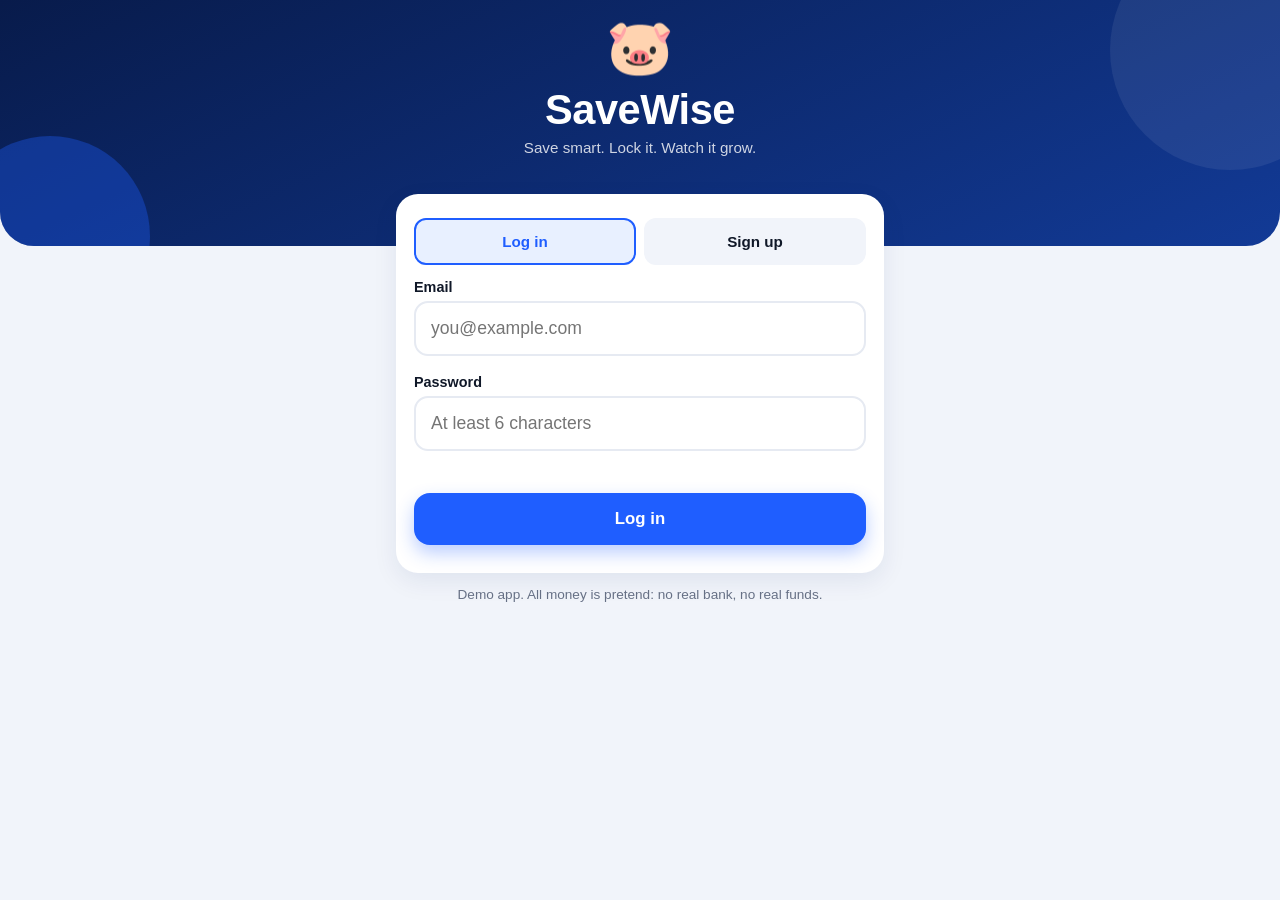
==== dashboard.html @ 2d2d91b0 "Add initial dashboard HTML structure" ====
<!DOCTYPE html>
<html lang="en">
<head>
<meta charset="UTF-8">
<meta name="viewport" content="width=device-width, initial-scale=1, viewport-fit=cover">
<meta name="theme-color" content="#081b4b">
<title>SaveWise - Home</title>
<link rel="icon" href="data:image/svg+xml,<svg xmlns='http://www.w3.org/2000/svg' viewBox='0 0 100 100'><text y='.9em' font-size='90'>🐷</text></svg>">
<link rel="stylesheet" href="style.css">
</head>
<body data-page="dashboard">
<header class="hero">
  <div class="wrap">
    <div class="topbar">
      <div class="brand">🐷 SaveWise</div>
      <div class="topright"><span id="hello" class="hello"></span><button class="icon-btn" id="logoutBtn">Log out</button></div>
    </div>
    <p class="hero-label">Total Balance</p>
    <h1 class="hero-amount" id="totalBalance">$0.00</h1>
    <div class="hero-chips">
      <div class="chip"><span>Interest earned</span><b id="totalInterest">$0.00</b></div>
      <div class="chip"><span>Ready to claim</span><b id="pendingInterest">$0.00</b></div>
    </div>
    <div class="hero-actions">
      <a class="btn btn-light" href="wallet.html">＋ Add money</a>
      <button class="btn btn-glass" id="claimBtn">✨ Claim Interest</button>
    </div>
  </div>
</header>
<main class="container">
  <section class="card">
    <h2>My wallets</h2>
    <div id="wallets"></div>
  </section>
  <section class="card">
    <h2>Progress</h2>
    <div id="progress"></div>
  </section>
  <section class="card">
    <div class="card-head"><h2>Recent transactions</h2><a href="wallet.html#history">See all</a></div>
    <div id="recentTx"></div>
  </section>
</main>
<nav id="nav" class="nav"></nav>
<script src="config.js"></script>
<script src="app.js"></script>
</body>
</html>
---- style.css ----
:root{
  --navy:#081b4b;--navy2:#123a96;--blue:#1f5eff;--sky:#e8f0ff;--bg:#f1f4fa;
  --text:#101828;--muted:#667085;--line:#e6eaf2;--green:#12b76a;--red:#f04438;--amber:#f79009;
}
*{box-sizing:border-box;margin:0;padding:0;-webkit-tap-highlight-color:transparent}
body{font-family:-apple-system,BlinkMacSystemFont,"Segoe UI",Roboto,Helvetica,Arial,sans-serif;background:var(--bg);color:var(--text);min-height:100vh;padding-bottom:calc(92px + env(safe-area-inset-bottom))}
a{color:var(--blue);text-decoration:none}
button{font-family:inherit;cursor:pointer;border:0}
h1,h2,h3{line-height:1.2}
h2{font-size:1.1rem}
small{font-size:.8rem;color:var(--muted)}
.small{font-size:.85rem}
.center{text-align:center}
.muted{color:var(--muted)}

/* HERO */
.hero{background:linear-gradient(155deg,var(--navy) 0%,var(--navy2) 100%);color:#fff;padding:calc(16px + env(safe-area-inset-top)) 20px 78px;border-radius:0 0 34px 34px;position:relative;overflow:hidden}
.hero::before{content:"";position:absolute;right:-70px;top:-70px;width:240px;height:240px;border-radius:50%;background:rgba(255,255,255,.07)}
.hero::after{content:"";position:absolute;left:-50px;bottom:-90px;width:200px;height:200px;border-radius:50%;background:rgba(31,94,255,.35)}
.wrap{max-width:520px;margin:0 auto;position:relative;z-index:1}
.topbar{display:flex;justify-content:space-between;align-items:center;margin-bottom:22px}
.brand{font-weight:800;font-size:1.15rem}
.topright{display:flex;align-items:center;gap:10px}
.hello{font-size:.9rem;opacity:.9}
.icon-btn{background:rgba(255,255,255,.14);color:#fff;padding:8px 12px;border-radius:12px;font-size:.85rem;font-weight:600}
.hero-label{opacity:.8;font-size:.95rem}
.hero-amount{font-size:2.6rem;font-weight:800;margin:6px 0 4px;letter-spacing:-.5px}
.hero-sub{opacity:.8;font-size:.95rem}
.hero-chips{display:flex;gap:10px;margin:14px 0 4px}
.chip{flex:1;background:rgba(255,255,255,.12);border-radius:16px;padding:12px 14px}
.chip span{display:block;font-size:.78rem;opacity:.8}
.chip b{font-size:1.15rem}
.hero-actions{display:grid;grid-template-columns:1fr 1fr;gap:10px;margin-top:16px}
.hero-actions.one{grid-template-columns:1fr}
.hero-auth{text-align:center;padding-bottom:90px}
.logo{font-size:3.4rem}

/* LAYOUT */
.container{max-width:520px;margin:-52px auto 0;padding:0 16px;position:relative;z-index:2}
.card{background:#fff;border-radius:22px;padding:18px;margin-bottom:14px;box-shadow:0 8px 24px rgba(16,40,100,.08)}
.card-head{display:flex;justify-content:space-between;align-items:center;margin-bottom:12px;gap:10px}
.card h2{margin-bottom:12px}
.card-head h2{margin-bottom:0}
.big{font-size:2rem;font-weight:800;margin:4px 0 14px}
.empty{text-align:center;color:var(--muted);padding:14px 6px}
.empty .btn{margin-top:12px}

/* BUTTONS */
.btn{display:block;width:100%;padding:16px;border-radius:16px;font-size:1.05rem;font-weight:700;text-align:center}
.btn-primary{background:var(--blue);color:#fff;box-shadow:0 8px 18px rgba(31,94,255,.3)}
.btn-light{background:#fff;color:var(--navy)}
.btn-glass{background:rgba(255,255,255,.14);color:#fff;border:1px solid rgba(255,255,255,.28)}
.btn-ghost{background:var(--sky);color:var(--blue)}
.btn-danger{background:var(--red);color:#fff}
.btn-soft-red{background:#fee4e2;color:var(--red)}
.btn-text{background:none;color:var(--muted);margin-top:4px}
.btn-sm{display:inline-block;width:auto;padding:11px 16px;font-size:.92rem;border-radius:12px}
.btn:disabled{opacity:.55}

/* FORMS */
.lbl{display:block;font-weight:600;font-size:.9rem;margin-top:4px}
.input{width:100%;padding:15px;border:2px solid var(--line);border-radius:14px;font-size:1.1rem;margin:6px 0 14px;background:#fff;color:var(--text);font-family:inherit}
.input:focus{outline:none;border-color:var(--blue)}
.form-err{color:var(--red);font-size:.9rem;min-height:20px;margin-bottom:8px;font-weight:600}
.seg{display:flex;gap:8px;margin:6px 0 14px}
.seg button{flex:1;padding:13px 6px;border-radius:12px;background:var(--bg);color:var(--text);font-weight:700;border:2px solid transparent;font-size:.95rem}
.seg button.on{background:var(--sky);border-color:var(--blue);color:var(--blue)}

/* WALLET TILES */
.wtile{display:flex;align-items:center;gap:12px;padding:16px;border-radius:18px;color:#fff;margin-bottom:10px}
.wtile:last-child{margin-bottom:0}
.t-flex{background:linear-gradient(135deg,#1f5eff,#4a8bff)}
.t-lock{background:linear-gradient(135deg,#081b4b,#3b2f9e)}
.t-goal{background:linear-gradient(135deg,#0fa57a,#22d3a5)}
.wt-ic{font-size:1.7rem;background:rgba(255,255,255,.18);width:46px;height:46px;border-radius:14px;display:flex;align-items:center;justify-content:center}
.wt-mid{flex:1}
.wt-mid b{display:block;font-size:1.02rem}
.wt-mid small{color:rgba(255,255,255,.8)}
.wt-amt{font-size:1.25rem;font-weight:800}

/* PROGRESS */
.progress{height:10px;background:var(--sky);border-radius:99px;overflow:hidden}
.bar{height:100%;border-radius:99px;background:linear-gradient(90deg,#3b82ff,#22d3a5);transition:width .6s}
.prow{margin-bottom:16px}
.prow:last-child{margin-bottom:0}
.prow-top{display:flex;justify-content:space-between;margin-bottom:7px;font-size:.95rem}
.prow-top span{color:var(--blue);font-weight:700}

/* TRANSACTIONS */
.tx{display:flex;align-items:center;gap:12px;padding:12px 0;border-bottom:1px solid var(--line)}
.tx:last-child{border-bottom:0}
.tx-ic{width:42px;height:42px;border-radius:14px;display:flex;align-items:center;justify-content:center;font-size:1.2rem;flex-shrink:0}
.tx-ic.pos{background:#d1fadf}.tx-ic.neg{background:#fee4e2}.tx-ic.neu{background:var(--sky)}
.tx-mid{flex:1;min-width:0}
.tx-mid b{display:block;font-size:.97rem}
.tx-mid small{display:block;white-space:nowrap;overflow:hidden;text-overflow:ellipsis}
.tx-amt{font-weight:800;font-size:1rem;white-space:nowrap}
.tx-amt.pos{color:var(--green)}.tx-amt.neg{color:var(--red)}.tx-amt.neu{color:var(--navy)}

/* BADGES, RULES, GOALS, LOCKS */
.badge{display:inline-block;background:var(--sky);color:var(--blue);padding:5px 10px;border-radius:99px;font-size:.78rem;font-weight:700}
.badge.done{background:#d1fadf;color:#067647}
.rule{display:flex;justify-content:space-between;align-items:center;gap:10px;padding:12px 0;border-bottom:1px solid var(--line)}
.rule:last-child{border-bottom:0}
.rule b{font-size:1.1rem;margin-right:6px}
.rule small{display:block;margin-top:3px}
.goal-top,.lock-top{display:flex;justify-content:space-between;align-items:flex-start;gap:10px;margin-bottom:14px}
.goal-top h3,.lock-top h3{font-size:1.2rem}
.pct{font-size:1.5rem;font-weight:800;color:var(--blue)}
.goal-meta{display:flex;justify-content:space-between;margin:10px 0 14px;font-size:.92rem;color:var(--muted)}
.goal-meta b{color:var(--text)}
.goal-actions{display:flex;gap:10px}
.goal-actions .btn-primary{flex:1}
.countdown{font-size:1.5rem;font-weight:800;color:var(--navy);letter-spacing:.3px;margin:2px 0 12px;font-variant-numeric:tabular-nums}
.calc-out{background:var(--sky);border-radius:16px;padding:14px;display:flex;justify-content:space-between;gap:10px}
.calc-out div{flex:1}
.calc-out span{display:block;font-size:.8rem;color:var(--muted)}
.calc-out b{font-size:1.3rem;color:var(--navy)}
.calc-out .g{color:var(--green)}

/* BOTTOM NAV */
.nav{position:fixed;left:0;right:0;bottom:0;background:#fff;border-top:1px solid var(--line);display:flex;justify-content:space-around;padding:8px 6px calc(8px + env(safe-area-inset-bottom));z-index:20;box-shadow:0 -6px 20px rgba(16,40,100,.06)}
.nav a{flex:1;max-width:120px;text-align:center;font-size:.72rem;font-weight:700;color:var(--muted);padding:6px 0;border-radius:12px}
.nav a span{display:block;font-size:1.4rem;margin-bottom:2px}
.nav a.on{color:var(--blue);background:var(--sky)}

/* SHEET (bottom popup) */
.sheet{position:fixed;inset:0;background:rgba(8,27,75,.55);display:none;align-items:flex-end;z-index:50}
.sheet.show{display:flex}
.sheet-box{background:#fff;width:100%;max-width:520px;margin:0 auto;border-radius:26px 26px 0 0;padding:14px 20px calc(20px + env(safe-area-inset-bottom));animation:up .25s ease;max-height:92vh;overflow:auto}
.sheet-handle{width:44px;height:5px;background:var(--line);border-radius:9px;margin:0 auto 14px}
.sheet-box h3{font-size:1.3rem;margin-bottom:8px}
.sheet-note{margin-bottom:12px;font-size:.92rem;line-height:1.4}
@keyframes up{from{transform:translateY(60px);opacity:0}to{transform:none;opacity:1}}

/* TOAST + LOADER */
#toasts{position:fixed;top:calc(12px + env(safe-area-inset-top));left:12px;right:12px;z-index:100;display:flex;flex-direction:column;gap:8px;align-items:center;pointer-events:none}
.toast{background:var(--navy);color:#fff;padding:13px 18px;border-radius:14px;font-weight:600;font-size:.95rem;max-width:480px;box-shadow:0 10px 24px rgba(0,0,0,.25);transition:all .35s}
.toast.ok{background:#067647}.toast.err{background:#b42318}
.toast.out{opacity:0;transform:translateY(-10px)}
.loader{position:fixed;inset:0;background:rgba(241,244,250,.95);display:none;flex-direction:column;align-items:center;justify-content:center;gap:16px;z-index:90;padding:30px;text-align:center}
.loader.show{display:flex}
.loader p{color:var(--muted);max-width:280px;font-size:.92rem}
.spinner{width:46px;height:46px;border:5px solid var(--sky);border-top-color:var(--blue);border-radius:50%;animation:spin .8s linear infinite}
@keyframes spin{to{transform:rotate(360deg)}}
.err-card{text-align:center}
.err-card p{margin:8px 0 14px}
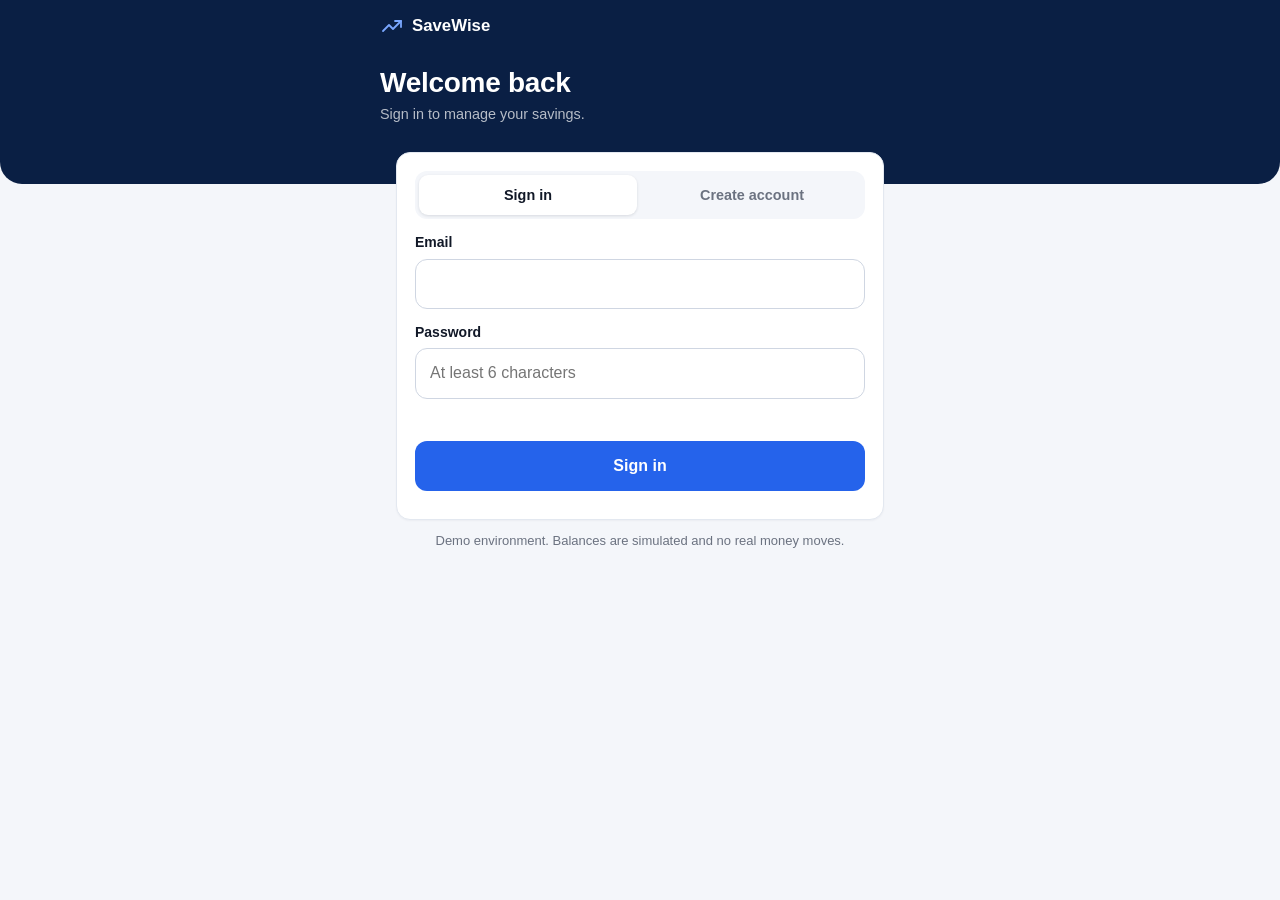
==== commit 11aef76c: "Refactor dashboard layout and update headings" ====
--- a/dashboard.html
+++ b/dashboard.html
@@ -3,33 +3,34 @@
 <head>
 <meta charset="UTF-8">
 <meta name="viewport" content="width=device-width, initial-scale=1, viewport-fit=cover">
-<meta name="theme-color" content="#081b4b">
-<title>SaveWise - Home</title>
-<link rel="icon" href="data:image/svg+xml,<svg xmlns='http://www.w3.org/2000/svg' viewBox='0 0 100 100'><text y='.9em' font-size='90'>🐷</text></svg>">
+<meta name="theme-color" content="#0a1f44">
+<title>Home · SaveWise</title>
+<link rel="icon" href="icon.svg" type="image/svg+xml">
 <link rel="stylesheet" href="style.css">
 </head>
 <body data-page="dashboard">
-<header class="hero">
+<header class="top">
   <div class="wrap">
-    <div class="topbar">
-      <div class="brand">🐷 SaveWise</div>
-      <div class="topright"><span id="hello" class="hello"></span><button class="icon-btn" id="logoutBtn">Log out</button></div>
+    <div class="hbar">
+      <div class="brand"><i data-ic="logo" data-s="24"></i><span>SaveWise</span></div>
+      <button class="ghost-btn" id="logoutBtn"><i data-ic="logout" data-s="18"></i><span>Sign out</span></button>
     </div>
-    <p class="hero-label">Total Balance</p>
-    <h1 class="hero-amount" id="totalBalance">$0.00</h1>
-    <div class="hero-chips">
-      <div class="chip"><span>Interest earned</span><b id="totalInterest">$0.00</b></div>
-      <div class="chip"><span>Ready to claim</span><b id="pendingInterest">$0.00</b></div>
+    <p class="eyebrow">Total balance</p>
+    <h1 class="amount" id="totalBalance">$0.00</h1>
+    <div class="stats">
+      <div class="stat"><span>Available</span><b id="stAvail">$0.00</b></div>
+      <div class="stat"><span>Locked</span><b id="stLocked">$0.00</b></div>
+      <div class="stat"><span>In goals</span><b id="stGoals">$0.00</b></div>
     </div>
-    <div class="hero-actions">
-      <a class="btn btn-light" href="wallet.html">＋ Add money</a>
-      <button class="btn btn-glass" id="claimBtn">✨ Claim Interest</button>
+    <div class="actions">
+      <a class="btn btn-light" href="wallet.html"><i data-ic="plus" data-s="18"></i>Deposit</a>
+      <a class="btn btn-outline" href="safelock.html"><i data-ic="lock" data-s="18"></i>Lock money</a>
     </div>
   </div>
 </header>
 <main class="container">
   <section class="card">
-    <h2>My wallets</h2>
+    <h2>Wallets</h2>
     <div id="wallets"></div>
   </section>
   <section class="card">
@@ -37,7 +38,7 @@
     <div id="progress"></div>
   </section>
   <section class="card">
-    <div class="card-head"><h2>Recent transactions</h2><a href="wallet.html#history">See all</a></div>
+    <div class="card-head"><h2>Recent activity</h2><a href="wallet.html#history">View all</a></div>
     <div id="recentTx"></div>
   </section>
 </main>
--- a/style.css
+++ b/style.css
@@ -1,147 +1,131 @@
 :root{
-  --navy:#081b4b;--navy2:#123a96;--blue:#1f5eff;--sky:#e8f0ff;--bg:#f1f4fa;
-  --text:#101828;--muted:#667085;--line:#e6eaf2;--green:#12b76a;--red:#f04438;--amber:#f79009;
+  --navy:#0a1f44;--blue:#2563eb;--blue-soft:#eaf1ff;--bg:#f4f6fa;--surface:#fff;
+  --line:#e3e8f0;--text:#111827;--muted:#6b7280;
+  --green:#15803d;--green-soft:#e6f4ea;--red:#b42318;--red-soft:#fdecea;--radius:14px;
 }
 *{box-sizing:border-box;margin:0;padding:0;-webkit-tap-highlight-color:transparent}
-body{font-family:-apple-system,BlinkMacSystemFont,"Segoe UI",Roboto,Helvetica,Arial,sans-serif;background:var(--bg);color:var(--text);min-height:100vh;padding-bottom:calc(92px + env(safe-area-inset-bottom))}
+html{-webkit-text-size-adjust:100%}
+body{font-family:-apple-system,BlinkMacSystemFont,"Segoe UI",Roboto,Helvetica,Arial,sans-serif;background:var(--bg);color:var(--text);min-height:100vh;padding-bottom:calc(84px + env(safe-area-inset-bottom));font-size:16px;line-height:1.4;font-variant-numeric:tabular-nums}
 a{color:var(--blue);text-decoration:none}
-button{font-family:inherit;cursor:pointer;border:0}
-h1,h2,h3{line-height:1.2}
-h2{font-size:1.1rem}
-small{font-size:.8rem;color:var(--muted)}
-.small{font-size:.85rem}
+button{font:inherit;cursor:pointer;border:0;background:none;color:inherit}
+[data-ic]{display:inline-flex}
+.ic{display:block;flex-shrink:0}
+h1,h2,h3{line-height:1.2;font-weight:700}
+h2{font-size:1rem;margin-bottom:12px}
+h3{font-size:1.05rem}
+small,.small{font-size:.8125rem;color:var(--muted)}
+.muted{color:var(--muted)}
 .center{text-align:center}
-.muted{color:var(--muted)}
 
-/* HERO */
-.hero{background:linear-gradient(155deg,var(--navy) 0%,var(--navy2) 100%);color:#fff;padding:calc(16px + env(safe-area-inset-top)) 20px 78px;border-radius:0 0 34px 34px;position:relative;overflow:hidden}
-.hero::before{content:"";position:absolute;right:-70px;top:-70px;width:240px;height:240px;border-radius:50%;background:rgba(255,255,255,.07)}
-.hero::after{content:"";position:absolute;left:-50px;bottom:-90px;width:200px;height:200px;border-radius:50%;background:rgba(31,94,255,.35)}
-.wrap{max-width:520px;margin:0 auto;position:relative;z-index:1}
-.topbar{display:flex;justify-content:space-between;align-items:center;margin-bottom:22px}
-.brand{font-weight:800;font-size:1.15rem}
-.topright{display:flex;align-items:center;gap:10px}
-.hello{font-size:.9rem;opacity:.9}
-.icon-btn{background:rgba(255,255,255,.14);color:#fff;padding:8px 12px;border-radius:12px;font-size:.85rem;font-weight:600}
-.hero-label{opacity:.8;font-size:.95rem}
-.hero-amount{font-size:2.6rem;font-weight:800;margin:6px 0 4px;letter-spacing:-.5px}
-.hero-sub{opacity:.8;font-size:.95rem}
-.hero-chips{display:flex;gap:10px;margin:14px 0 4px}
-.chip{flex:1;background:rgba(255,255,255,.12);border-radius:16px;padding:12px 14px}
-.chip span{display:block;font-size:.78rem;opacity:.8}
-.chip b{font-size:1.15rem}
-.hero-actions{display:grid;grid-template-columns:1fr 1fr;gap:10px;margin-top:16px}
-.hero-actions.one{grid-template-columns:1fr}
-.hero-auth{text-align:center;padding-bottom:90px}
-.logo{font-size:3.4rem}
+/* HEADER */
+.top{background:var(--navy);color:#fff;padding:calc(14px + env(safe-area-inset-top)) 20px 60px;border-radius:0 0 22px 22px}
+.wrap{max-width:520px;margin:0 auto}
+.hbar{display:flex;justify-content:space-between;align-items:center;margin-bottom:28px}
+.brand{display:flex;align-items:center;gap:8px;font-weight:700;font-size:1.05rem}
+.brand .ic{color:#7aa7ff}
+.ghost-btn{display:flex;align-items:center;gap:6px;color:rgba(255,255,255,.75);font-size:.875rem;padding:6px 0}
+.eyebrow{font-size:.875rem;color:rgba(255,255,255,.7);margin-bottom:4px}
+.amount{font-size:2.5rem;font-weight:700;letter-spacing:-.02em}
+.title{font-size:1.75rem;font-weight:700;letter-spacing:-.01em}
+.sub{font-size:.9rem;color:rgba(255,255,255,.7);margin-top:4px}
+.stats{display:grid;grid-template-columns:repeat(3,1fr);gap:8px;margin-top:20px}
+.stat{background:rgba(255,255,255,.08);border-radius:12px;padding:10px 12px}
+.stat span{display:block;font-size:.72rem;color:rgba(255,255,255,.65);margin-bottom:2px}
+.stat b{font-size:.95rem;font-weight:600}
+.actions{display:grid;grid-template-columns:1fr 1fr;gap:10px;margin-top:20px}
+.actions.one{grid-template-columns:1fr}
 
 /* LAYOUT */
-.container{max-width:520px;margin:-52px auto 0;padding:0 16px;position:relative;z-index:2}
-.card{background:#fff;border-radius:22px;padding:18px;margin-bottom:14px;box-shadow:0 8px 24px rgba(16,40,100,.08)}
+.container{max-width:520px;margin:-32px auto 0;padding:0 16px}
+.card{background:var(--surface);border:1px solid var(--line);border-radius:var(--radius);padding:18px;margin-bottom:12px;box-shadow:0 1px 2px rgba(16,24,40,.04)}
 .card-head{display:flex;justify-content:space-between;align-items:center;margin-bottom:12px;gap:10px}
-.card h2{margin-bottom:12px}
 .card-head h2{margin-bottom:0}
-.big{font-size:2rem;font-weight:800;margin:4px 0 14px}
-.empty{text-align:center;color:var(--muted);padding:14px 6px}
-.empty .btn{margin-top:12px}
+.empty{text-align:center;padding:26px 18px}
+.empty p{font-weight:600;margin-bottom:4px}
+.empty .btn{margin-top:14px}
+.split{display:flex;justify-content:space-between;align-items:flex-start;gap:10px;margin-bottom:14px}
+.figure{font-size:1.5rem;font-weight:700;margin-top:2px}
+.pct{font-size:1.25rem;font-weight:700;color:var(--blue)}
+.meta{display:flex;justify-content:space-between;gap:10px;margin:10px 0 14px;font-size:.875rem;color:var(--muted)}
+.meta b{color:var(--text)}
+.tag{display:inline-block;background:var(--blue-soft);color:var(--blue);padding:4px 10px;border-radius:99px;font-size:.75rem;font-weight:600;white-space:nowrap}
+.tag.ok{background:var(--green-soft);color:var(--green)}
+.countdown{font-size:1.4rem;font-weight:700;margin:2px 0 12px}
+.btnrow{display:flex;gap:10px}
+.btnrow .btn-primary{flex:1}
 
 /* BUTTONS */
-.btn{display:block;width:100%;padding:16px;border-radius:16px;font-size:1.05rem;font-weight:700;text-align:center}
-.btn-primary{background:var(--blue);color:#fff;box-shadow:0 8px 18px rgba(31,94,255,.3)}
+.btn{display:flex;align-items:center;justify-content:center;gap:8px;width:100%;min-height:50px;padding:13px 16px;border-radius:12px;font-weight:600;font-size:1rem;text-align:center}
+.btn-primary{background:var(--blue);color:#fff}
 .btn-light{background:#fff;color:var(--navy)}
-.btn-glass{background:rgba(255,255,255,.14);color:#fff;border:1px solid rgba(255,255,255,.28)}
-.btn-ghost{background:var(--sky);color:var(--blue)}
+.btn-outline{border:1px solid rgba(255,255,255,.35);color:#fff}
+.btn-soft{background:var(--blue-soft);color:var(--blue)}
 .btn-danger{background:var(--red);color:#fff}
-.btn-soft-red{background:#fee4e2;color:var(--red)}
-.btn-text{background:none;color:var(--muted);margin-top:4px}
-.btn-sm{display:inline-block;width:auto;padding:11px 16px;font-size:.92rem;border-radius:12px}
+.btn-danger-soft{background:var(--red-soft);color:var(--red)}
+.btn-quiet{color:var(--muted);margin-top:4px}
+.btn-sm{display:inline-flex;width:auto;min-height:0;padding:9px 14px;font-size:.875rem;border-radius:10px}
 .btn:disabled{opacity:.55}
 
 /* FORMS */
-.lbl{display:block;font-weight:600;font-size:.9rem;margin-top:4px}
-.input{width:100%;padding:15px;border:2px solid var(--line);border-radius:14px;font-size:1.1rem;margin:6px 0 14px;background:#fff;color:var(--text);font-family:inherit}
-.input:focus{outline:none;border-color:var(--blue)}
-.form-err{color:var(--red);font-size:.9rem;min-height:20px;margin-bottom:8px;font-weight:600}
-.seg{display:flex;gap:8px;margin:6px 0 14px}
-.seg button{flex:1;padding:13px 6px;border-radius:12px;background:var(--bg);color:var(--text);font-weight:700;border:2px solid transparent;font-size:.95rem}
-.seg button.on{background:var(--sky);border-color:var(--blue);color:var(--blue)}
+.lbl{display:block;font-weight:600;font-size:.875rem;margin-bottom:6px}
+.input{width:100%;padding:13px 14px;border:1px solid #cfd6e2;border-radius:12px;font:inherit;font-size:1rem;margin-bottom:14px;background:#fff;color:var(--text)}
+.input:focus{outline:2px solid var(--blue);outline-offset:-1px;border-color:var(--blue)}
+.form-err{color:var(--red);font-size:.875rem;min-height:20px;margin-bottom:8px}
+.seg{display:flex;gap:6px;margin-bottom:14px;background:var(--bg);padding:4px;border-radius:12px}
+.seg button{flex:1;padding:10px 6px;border-radius:9px;font-weight:600;font-size:.9rem;color:var(--muted)}
+.seg button.on{background:#fff;color:var(--text);box-shadow:0 1px 3px rgba(16,24,40,.12)}
 
-/* WALLET TILES */
-.wtile{display:flex;align-items:center;gap:12px;padding:16px;border-radius:18px;color:#fff;margin-bottom:10px}
-.wtile:last-child{margin-bottom:0}
-.t-flex{background:linear-gradient(135deg,#1f5eff,#4a8bff)}
-.t-lock{background:linear-gradient(135deg,#081b4b,#3b2f9e)}
-.t-goal{background:linear-gradient(135deg,#0fa57a,#22d3a5)}
-.wt-ic{font-size:1.7rem;background:rgba(255,255,255,.18);width:46px;height:46px;border-radius:14px;display:flex;align-items:center;justify-content:center}
-.wt-mid{flex:1}
-.wt-mid b{display:block;font-size:1.02rem}
-.wt-mid small{color:rgba(255,255,255,.8)}
-.wt-amt{font-size:1.25rem;font-weight:800}
+/* ROWS */
+.row{display:flex;align-items:center;gap:12px;padding:12px 0;border-bottom:1px solid var(--line);color:inherit}
+.row:first-child{padding-top:0}
+.row:last-child{border-bottom:0;padding-bottom:0}
+.row-ic{width:40px;height:40px;border-radius:12px;display:flex;align-items:center;justify-content:center;flex-shrink:0}
+.row-main{flex:1;min-width:0}
+.row-main b{display:block;font-size:.95rem;font-weight:600}
+.row-main small{display:block;overflow:hidden;text-overflow:ellipsis;white-space:nowrap}
+.row-end{display:flex;align-items:center;gap:6px;font-weight:600;white-space:nowrap}
+.row-end .ic{color:#9aa4b2}
+.t-flex{background:var(--blue-soft);color:var(--blue)}
+.t-lock{background:#e8ebf5;color:var(--navy)}
+.t-goal{background:var(--green-soft);color:var(--green)}
+.t-out{background:var(--red-soft);color:var(--red)}
+.t-neu{background:#eef1f6;color:#475467}
+.pos{color:var(--green)}
+.neg{color:var(--red)}
 
 /* PROGRESS */
-.progress{height:10px;background:var(--sky);border-radius:99px;overflow:hidden}
-.bar{height:100%;border-radius:99px;background:linear-gradient(90deg,#3b82ff,#22d3a5);transition:width .6s}
+.track{height:8px;background:#e8edf5;border-radius:99px;overflow:hidden}
+.fill{height:100%;background:var(--blue);border-radius:99px;transition:width .5s}
+.fill.done{background:var(--green)}
 .prow{margin-bottom:16px}
 .prow:last-child{margin-bottom:0}
-.prow-top{display:flex;justify-content:space-between;margin-bottom:7px;font-size:.95rem}
-.prow-top span{color:var(--blue);font-weight:700}
-
-/* TRANSACTIONS */
-.tx{display:flex;align-items:center;gap:12px;padding:12px 0;border-bottom:1px solid var(--line)}
-.tx:last-child{border-bottom:0}
-.tx-ic{width:42px;height:42px;border-radius:14px;display:flex;align-items:center;justify-content:center;font-size:1.2rem;flex-shrink:0}
-.tx-ic.pos{background:#d1fadf}.tx-ic.neg{background:#fee4e2}.tx-ic.neu{background:var(--sky)}
-.tx-mid{flex:1;min-width:0}
-.tx-mid b{display:block;font-size:.97rem}
-.tx-mid small{display:block;white-space:nowrap;overflow:hidden;text-overflow:ellipsis}
-.tx-amt{font-weight:800;font-size:1rem;white-space:nowrap}
-.tx-amt.pos{color:var(--green)}.tx-amt.neg{color:var(--red)}.tx-amt.neu{color:var(--navy)}
-
-/* BADGES, RULES, GOALS, LOCKS */
-.badge{display:inline-block;background:var(--sky);color:var(--blue);padding:5px 10px;border-radius:99px;font-size:.78rem;font-weight:700}
-.badge.done{background:#d1fadf;color:#067647}
-.rule{display:flex;justify-content:space-between;align-items:center;gap:10px;padding:12px 0;border-bottom:1px solid var(--line)}
-.rule:last-child{border-bottom:0}
-.rule b{font-size:1.1rem;margin-right:6px}
-.rule small{display:block;margin-top:3px}
-.goal-top,.lock-top{display:flex;justify-content:space-between;align-items:flex-start;gap:10px;margin-bottom:14px}
-.goal-top h3,.lock-top h3{font-size:1.2rem}
-.pct{font-size:1.5rem;font-weight:800;color:var(--blue)}
-.goal-meta{display:flex;justify-content:space-between;margin:10px 0 14px;font-size:.92rem;color:var(--muted)}
-.goal-meta b{color:var(--text)}
-.goal-actions{display:flex;gap:10px}
-.goal-actions .btn-primary{flex:1}
-.countdown{font-size:1.5rem;font-weight:800;color:var(--navy);letter-spacing:.3px;margin:2px 0 12px;font-variant-numeric:tabular-nums}
-.calc-out{background:var(--sky);border-radius:16px;padding:14px;display:flex;justify-content:space-between;gap:10px}
-.calc-out div{flex:1}
-.calc-out span{display:block;font-size:.8rem;color:var(--muted)}
-.calc-out b{font-size:1.3rem;color:var(--navy)}
-.calc-out .g{color:var(--green)}
+.prow-top{display:flex;justify-content:space-between;margin-bottom:7px;font-size:.92rem}
+.prow-top span{color:var(--muted)}
 
 /* BOTTOM NAV */
-.nav{position:fixed;left:0;right:0;bottom:0;background:#fff;border-top:1px solid var(--line);display:flex;justify-content:space-around;padding:8px 6px calc(8px + env(safe-area-inset-bottom));z-index:20;box-shadow:0 -6px 20px rgba(16,40,100,.06)}
-.nav a{flex:1;max-width:120px;text-align:center;font-size:.72rem;font-weight:700;color:var(--muted);padding:6px 0;border-radius:12px}
-.nav a span{display:block;font-size:1.4rem;margin-bottom:2px}
-.nav a.on{color:var(--blue);background:var(--sky)}
+.nav{position:fixed;left:0;right:0;bottom:0;background:#fff;border-top:1px solid var(--line);display:flex;justify-content:space-around;padding:6px 6px calc(6px + env(safe-area-inset-bottom));z-index:20}
+.nav a{flex:1;max-width:120px;display:flex;flex-direction:column;align-items:center;gap:3px;font-size:.72rem;font-weight:600;color:#8b95a5;padding:6px 0}
+.nav a.on{color:var(--blue)}
 
-/* SHEET (bottom popup) */
-.sheet{position:fixed;inset:0;background:rgba(8,27,75,.55);display:none;align-items:flex-end;z-index:50}
+/* SHEET */
+.sheet{position:fixed;inset:0;background:rgba(10,31,68,.5);display:none;align-items:flex-end;z-index:50}
 .sheet.show{display:flex}
-.sheet-box{background:#fff;width:100%;max-width:520px;margin:0 auto;border-radius:26px 26px 0 0;padding:14px 20px calc(20px + env(safe-area-inset-bottom));animation:up .25s ease;max-height:92vh;overflow:auto}
-.sheet-handle{width:44px;height:5px;background:var(--line);border-radius:9px;margin:0 auto 14px}
-.sheet-box h3{font-size:1.3rem;margin-bottom:8px}
-.sheet-note{margin-bottom:12px;font-size:.92rem;line-height:1.4}
-@keyframes up{from{transform:translateY(60px);opacity:0}to{transform:none;opacity:1}}
+.sheet-box{background:#fff;width:100%;max-width:520px;margin:0 auto;border-radius:20px 20px 0 0;padding:12px 20px calc(20px + env(safe-area-inset-bottom));animation:up .22s ease;max-height:92vh;overflow:auto}
+.sheet-handle{width:40px;height:4px;background:var(--line);border-radius:9px;margin:0 auto 14px}
+.sheet-box h3{font-size:1.2rem;margin-bottom:6px}
+.sheet-note{margin-bottom:14px;font-size:.9rem;line-height:1.45}
+@keyframes up{from{transform:translateY(40px);opacity:0}to{transform:none;opacity:1}}
 
 /* TOAST + LOADER */
 #toasts{position:fixed;top:calc(12px + env(safe-area-inset-top));left:12px;right:12px;z-index:100;display:flex;flex-direction:column;gap:8px;align-items:center;pointer-events:none}
-.toast{background:var(--navy);color:#fff;padding:13px 18px;border-radius:14px;font-weight:600;font-size:.95rem;max-width:480px;box-shadow:0 10px 24px rgba(0,0,0,.25);transition:all .35s}
-.toast.ok{background:#067647}.toast.err{background:#b42318}
-.toast.out{opacity:0;transform:translateY(-10px)}
-.loader{position:fixed;inset:0;background:rgba(241,244,250,.95);display:none;flex-direction:column;align-items:center;justify-content:center;gap:16px;z-index:90;padding:30px;text-align:center}
+.toast{background:var(--navy);color:#fff;padding:12px 16px;border-radius:12px;font-weight:500;font-size:.92rem;max-width:480px;box-shadow:0 8px 24px rgba(0,0,0,.2);transition:all .35s}
+.toast.ok{background:#14532d}
+.toast.err{background:#912018}
+.toast.out{opacity:0;transform:translateY(-8px)}
+.loader{position:fixed;inset:0;background:rgba(244,246,250,.96);display:none;flex-direction:column;align-items:center;justify-content:center;gap:14px;z-index:90;padding:30px;text-align:center}
 .loader.show{display:flex}
-.loader p{color:var(--muted);max-width:280px;font-size:.92rem}
-.spinner{width:46px;height:46px;border:5px solid var(--sky);border-top-color:var(--blue);border-radius:50%;animation:spin .8s linear infinite}
+.loader p{color:var(--muted);max-width:280px;font-size:.9rem}
+.spinner{width:34px;height:34px;border:3px solid #dbe4f3;border-top-color:var(--blue);border-radius:50%;animation:spin .8s linear infinite}
 @keyframes spin{to{transform:rotate(360deg)}}
 .err-card{text-align:center}
-.err-card p{margin:8px 0 14px}
+.err-card p{margin:6px 0 14px}
